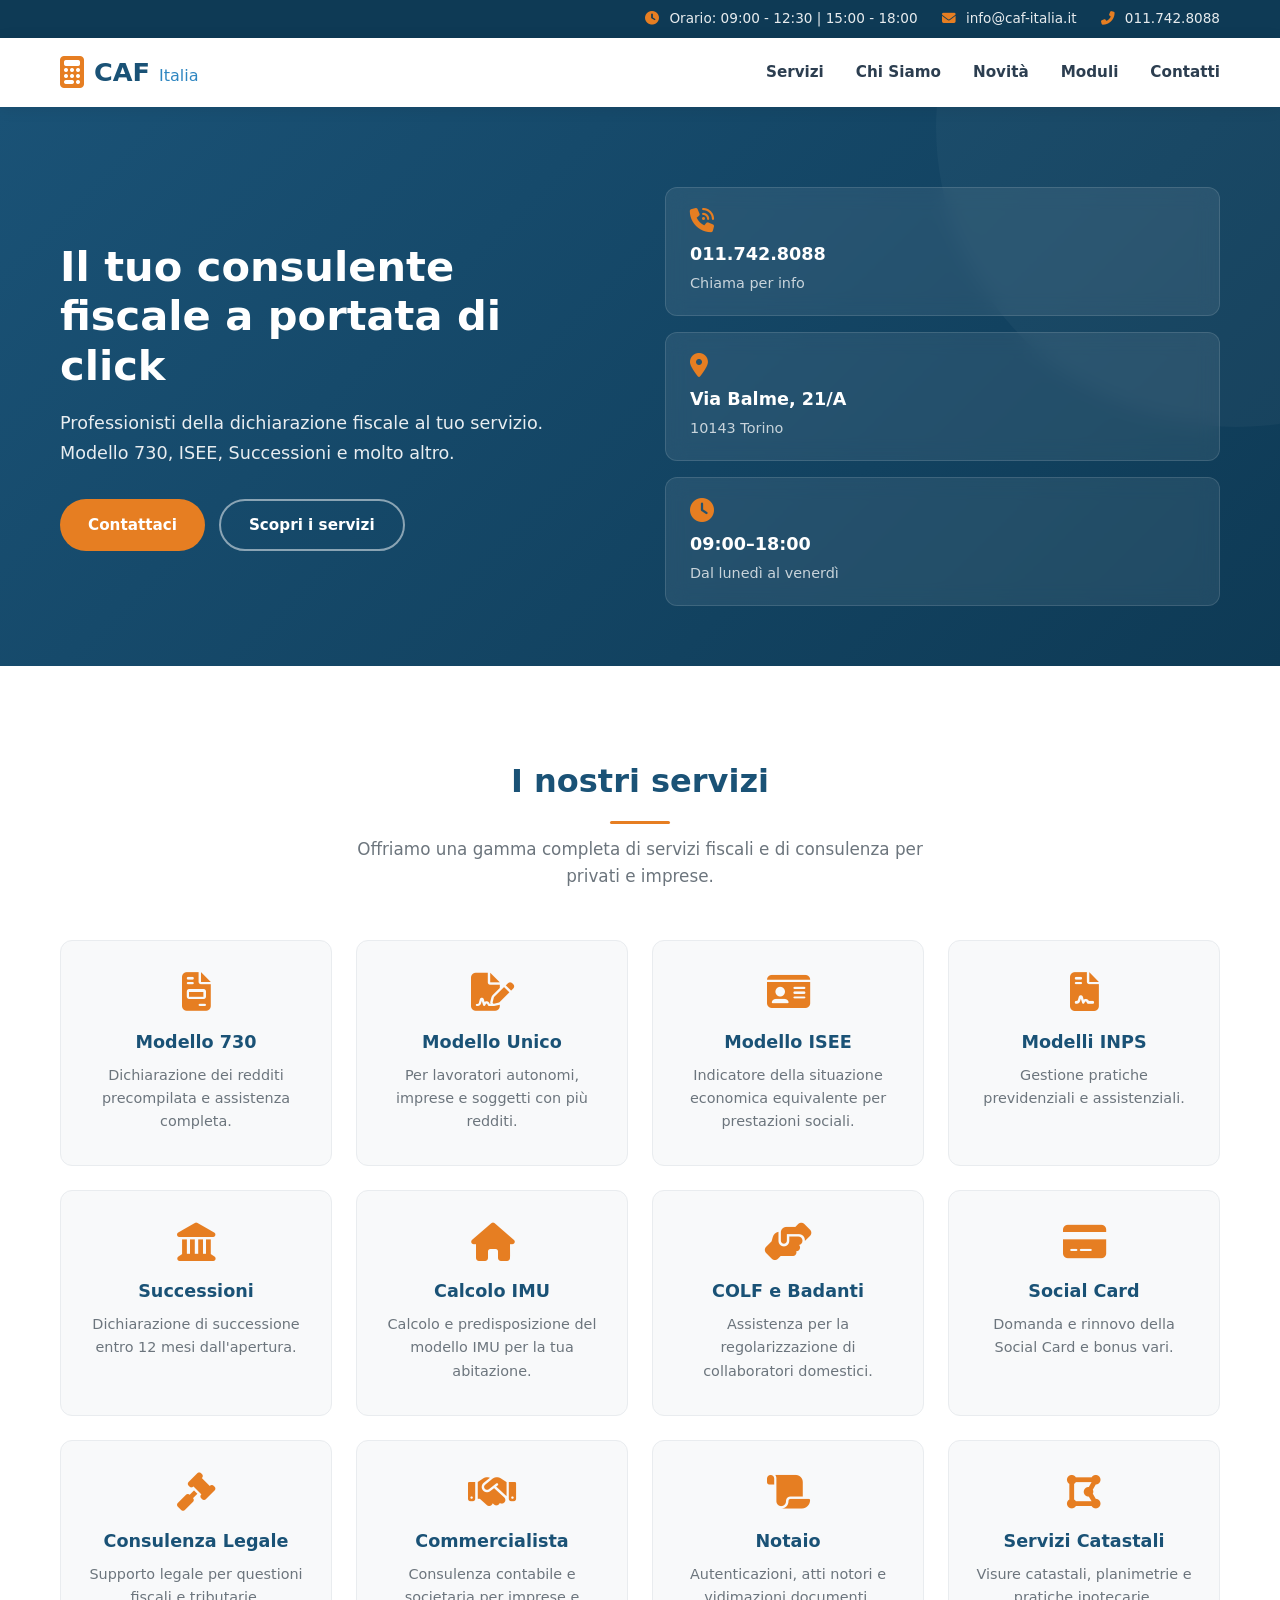
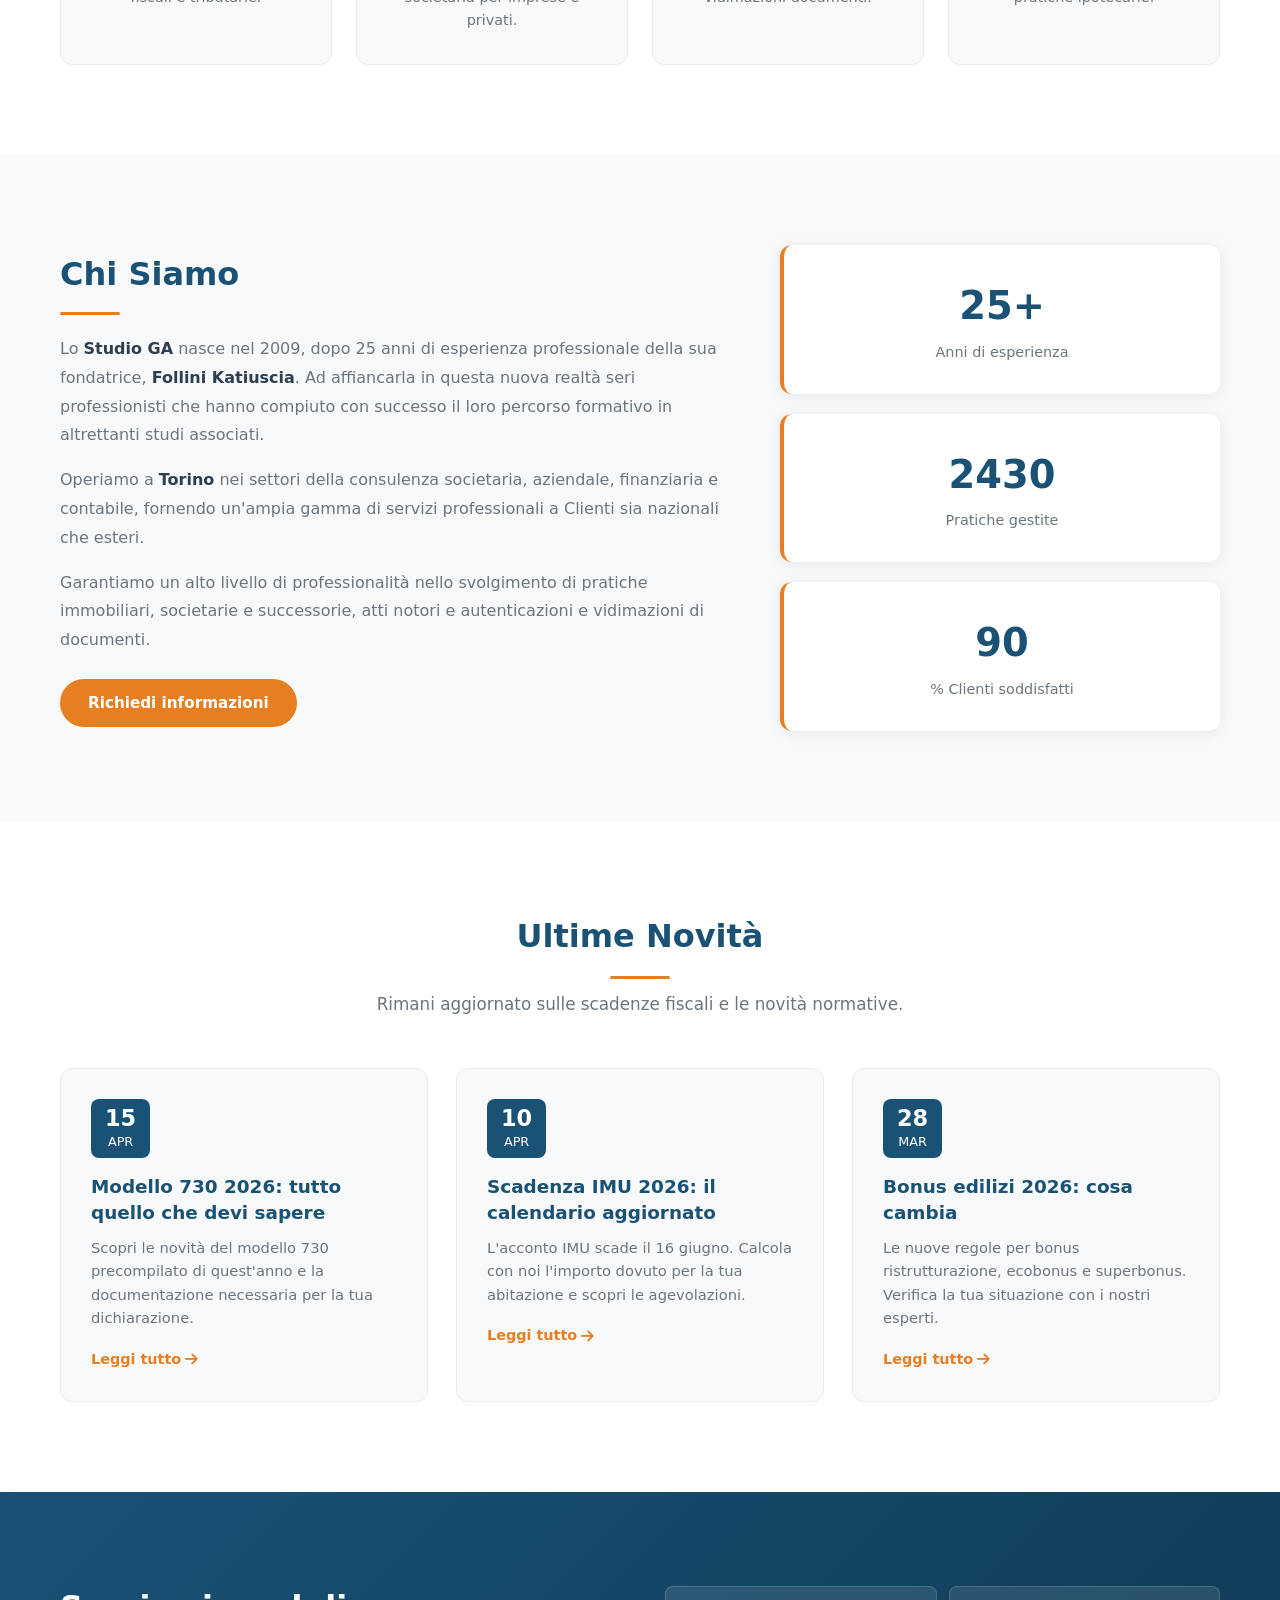
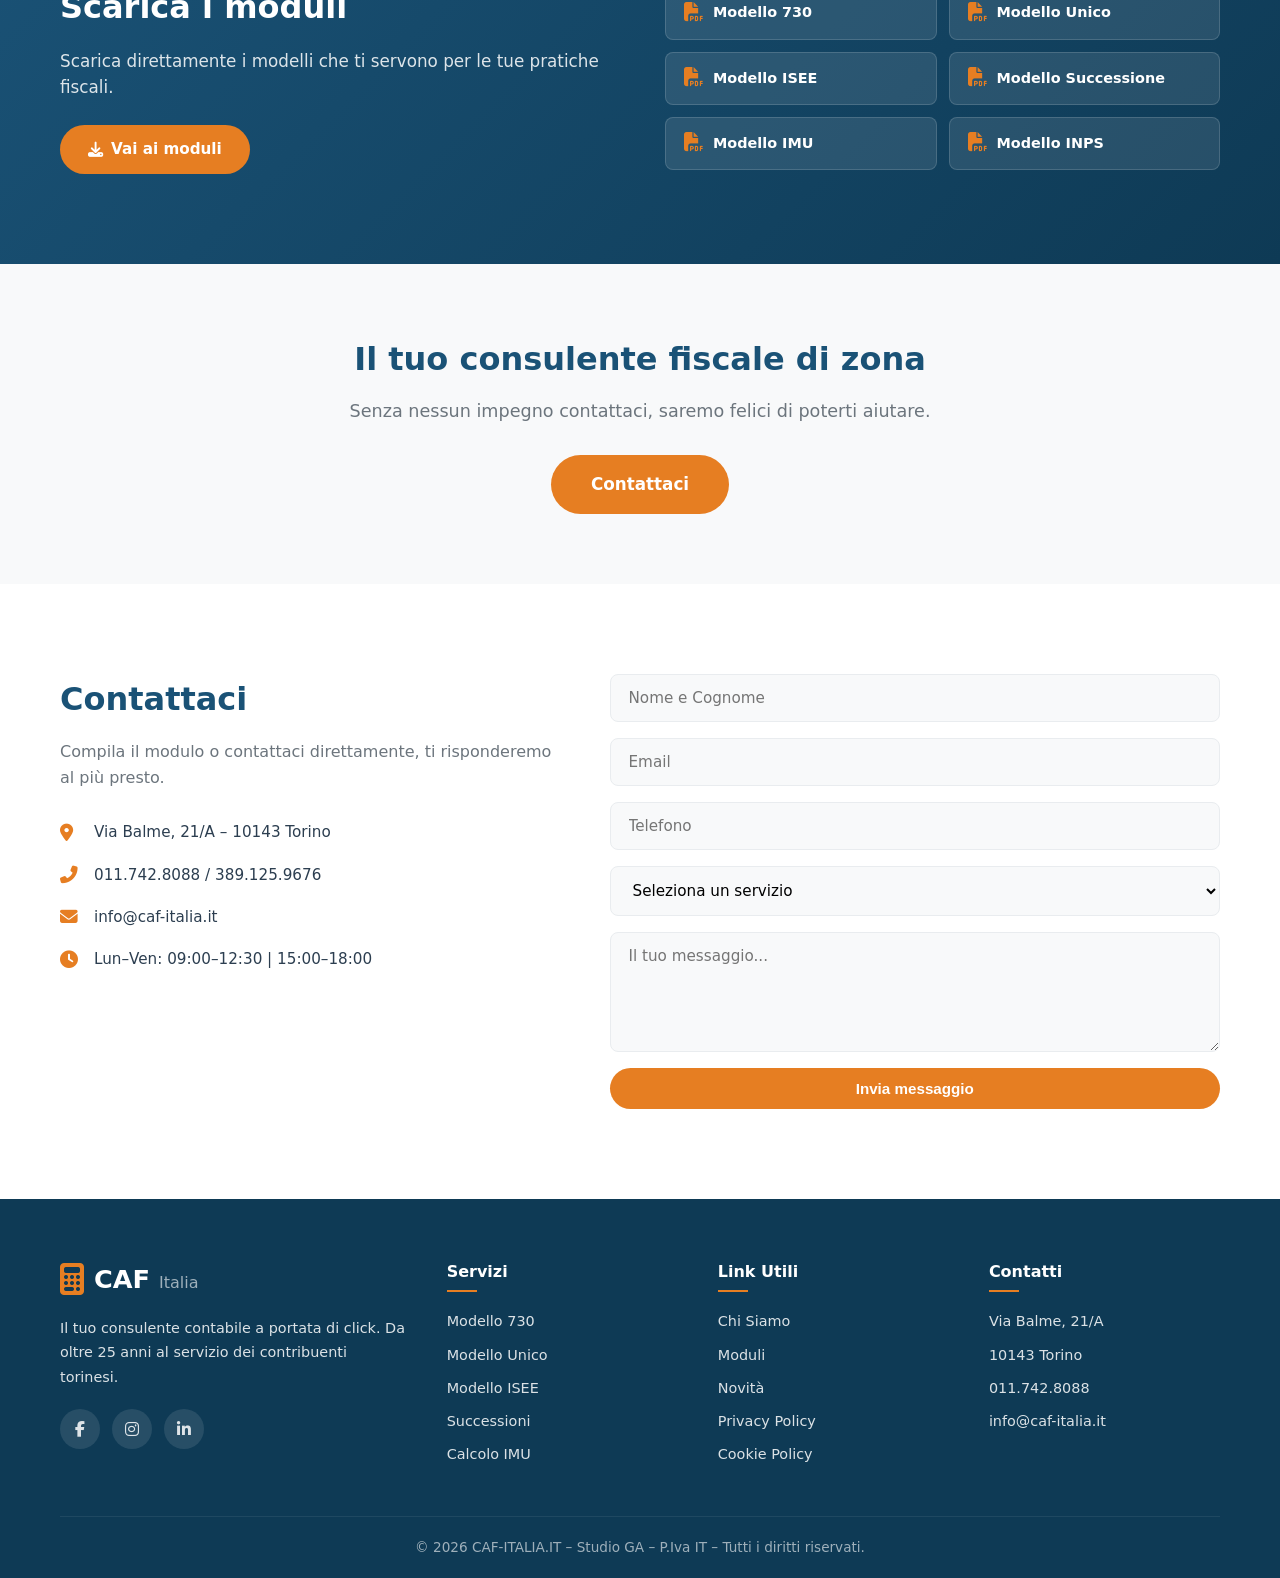
==== v1.html @ 4c9ea032 "Fix V1 link: extract to v1.html, update landing page" ====
<!DOCTYPE html>
<html lang="it">
<head>
  <meta charset="UTF-8">
  <meta name="viewport" content="width=device-width, initial-scale=1.0">
  <meta name="description" content="CAF Italia - Centro di Assistenza Fiscale. Modello 730, ISEE, Unico, Successioni, IMU e molto altro.">
  <title>CAF Italia - Centro di Assistenza Fiscale</title>
  <link rel="stylesheet" href="https://cdnjs.cloudflare.com/ajax/libs/font-awesome/6.5.0/css/all.min.css">
  <link rel="stylesheet" href="css/style.css">
</head>
<body>

  <div class="top-bar">
    <div class="container">
      <span><i class="fas fa-clock"></i> Orario: 09:00 - 12:30 | 15:00 - 18:00</span>
      <span><i class="fas fa-envelope"></i> info@caf-italia.it</span>
      <span><i class="fas fa-phone-alt"></i> 011.742.8088</span>
    </div>
  </div>

  <header class="header">
    <div class="container">
      <a href="#" class="logo">
        <i class="fas fa-calculator"></i>
        <span>CAF <small>Italia</small></span>
      </a>
      <nav class="nav">
        <ul>
          <li><a href="#servizi">Servizi</a></li>
          <li><a href="#chi-siamo">Chi Siamo</a></li>
          <li><a href="#novita">Novità</a></li>
          <li><a href="#moduli">Moduli</a></li>
          <li><a href="#contatti">Contatti</a></li>
        </ul>
      </nav>
      <button class="hamburger"><i class="fas fa-bars"></i></button>
    </div>
  </header>

  <section class="hero">
    <div class="container">
      <div class="hero-content">
        <h1>Il tuo consulente fiscale a portata di click</h1>
        <p>Professionisti della dichiarazione fiscale al tuo servizio. Modello 730, ISEE, Successioni e molto altro.</p>
        <div class="hero-cta">
          <a href="#contatti" class="btn btn-primary">Contattaci</a>
          <a href="#servizi" class="btn btn-outline">Scopri i servizi</a>
        </div>
      </div>
      <div class="hero-info-cards">
        <div class="info-card">
          <i class="fas fa-phone-volume"></i>
          <h3>011.742.8088</h3>
          <p>Chiama per info</p>
        </div>
        <div class="info-card">
          <i class="fas fa-map-marker-alt"></i>
          <h3>Via Balme, 21/A</h3>
          <p>10143 Torino</p>
        </div>
        <div class="info-card">
          <i class="fas fa-clock"></i>
          <h3>09:00–18:00</h3>
          <p>Dal lunedì al venerdì</p>
        </div>
      </div>
    </div>
  </section>

  <section id="servizi" class="servizi">
    <div class="container">
      <div class="section-header">
        <h2>I nostri servizi</h2>
        <p>Offriamo una gamma completa di servizi fiscali e di consulenza per privati e imprese.</p>
      </div>
      <div class="servizi-grid">
        <a href="#" class="servizio-card">
          <i class="fas fa-file-invoice"></i>
          <h3>Modello 730</h3>
          <p>Dichiarazione dei redditi precompilata e assistenza completa.</p>
        </a>
        <a href="#" class="servizio-card">
          <i class="fas fa-file-signature"></i>
          <h3>Modello Unico</h3>
          <p>Per lavoratori autonomi, imprese e soggetti con più redditi.</p>
        </a>
        <a href="#" class="servizio-card">
          <i class="fas fa-id-card"></i>
          <h3>Modello ISEE</h3>
          <p>Indicatore della situazione economica equivalente per prestazioni sociali.</p>
        </a>
        <a href="#" class="servizio-card">
          <i class="fas fa-file-contract"></i>
          <h3>Modelli INPS</h3>
          <p>Gestione pratiche previdenziali e assistenziali.</p>
        </a>
        <a href="#" class="servizio-card">
          <i class="fas fa-landmark"></i>
          <h3>Successioni</h3>
          <p>Dichiarazione di successione entro 12 mesi dall'apertura.</p>
        </a>
        <a href="#" class="servizio-card">
          <i class="fas fa-home"></i>
          <h3>Calcolo IMU</h3>
          <p>Calcolo e predisposizione del modello IMU per la tua abitazione.</p>
        </a>
        <a href="#" class="servizio-card">
          <i class="fas fa-hands-helping"></i>
          <h3>COLF e Badanti</h3>
          <p>Assistenza per la regolarizzazione di collaboratori domestici.</p>
        </a>
        <a href="#" class="servizio-card">
          <i class="fas fa-credit-card"></i>
          <h3>Social Card</h3>
          <p>Domanda e rinnovo della Social Card e bonus vari.</p>
        </a>
        <a href="#" class="servizio-card">
          <i class="fas fa-gavel"></i>
          <h3>Consulenza Legale</h3>
          <p>Supporto legale per questioni fiscali e tributarie.</p>
        </a>
        <a href="#" class="servizio-card">
          <i class="fas fa-handshake"></i>
          <h3>Commercialista</h3>
          <p>Consulenza contabile e societaria per imprese e privati.</p>
        </a>
        <a href="#" class="servizio-card">
          <i class="fas fa-scroll"></i>
          <h3>Notaio</h3>
          <p>Autenticazioni, atti notori e vidimazioni documenti.</p>
        </a>
        <a href="#" class="servizio-card">
          <i class="fas fa-draw-polygon"></i>
          <h3>Servizi Catastali</h3>
          <p>Visure catastali, planimetrie e pratiche ipotecarie.</p>
        </a>
      </div>
    </div>
  </section>

  <section id="chi-siamo" class="chi-siamo">
    <div class="container">
      <div class="chi-siamo-content">
        <div class="chi-siamo-text">
          <h2>Chi Siamo</h2>
          <p>Lo <strong>Studio GA</strong> nasce nel 2009, dopo 25 anni di esperienza professionale della sua fondatrice, <strong>Follini Katiuscia</strong>. Ad affiancarla in questa nuova realtà seri professionisti che hanno compiuto con successo il loro percorso formativo in altrettanti studi associati.</p>
          <p>Operiamo a <strong>Torino</strong> nei settori della consulenza societaria, aziendale, finanziaria e contabile, fornendo un'ampia gamma di servizi professionali a Clienti sia nazionali che esteri.</p>
          <p>Garantiamo un alto livello di professionalità nello svolgimento di pratiche immobiliari, societarie e successorie, atti notori e autenticazioni e vidimazioni di documenti.</p>
          <a href="#contatti" class="btn btn-primary">Richiedi informazioni</a>
        </div>
        <div class="chi-siamo-stats">
          <div class="stat">
            <span class="stat-number" data-target="25">0</span>
            <span class="stat-label">Anni di esperienza</span>
          </div>
          <div class="stat">
            <span class="stat-number" data-target="5000">0</span>
            <span class="stat-label">Pratiche gestite</span>
          </div>
          <div class="stat">
            <span class="stat-number" data-target="98">0</span>
            <span class="stat-label">% Clienti soddisfatti</span>
          </div>
        </div>
      </div>
    </div>
  </section>

  <section id="novita" class="novita">
    <div class="container">
      <div class="section-header">
        <h2>Ultime Novità</h2>
        <p>Rimani aggiornato sulle scadenze fiscali e le novità normative.</p>
      </div>
      <div class="novita-grid">
        <article class="novita-card">
          <div class="novita-date"><span>15</span> Apr</div>
          <h3>Modello 730 2026: tutto quello che devi sapere</h3>
          <p>Scopri le novità del modello 730 precompilato di quest'anno e la documentazione necessaria per la tua dichiarazione.</p>
          <a href="#">Leggi tutto <i class="fas fa-arrow-right"></i></a>
        </article>
        <article class="novita-card">
          <div class="novita-date"><span>10</span> Apr</div>
          <h3>Scadenza IMU 2026: il calendario aggiornato</h3>
          <p>L'acconto IMU scade il 16 giugno. Calcola con noi l'importo dovuto per la tua abitazione e scopri le agevolazioni.</p>
          <a href="#">Leggi tutto <i class="fas fa-arrow-right"></i></a>
        </article>
        <article class="novita-card">
          <div class="novita-date"><span>28</span> Mar</div>
          <h3>Bonus edilizi 2026: cosa cambia</h3>
          <p>Le nuove regole per bonus ristrutturazione, ecobonus e superbonus. Verifica la tua situazione con i nostri esperti.</p>
          <a href="#">Leggi tutto <i class="fas fa-arrow-right"></i></a>
        </article>
      </div>
    </div>
  </section>

  <section id="moduli" class="moduli">
    <div class="container">
      <div class="moduli-content">
        <div>
          <h2>Scarica i moduli</h2>
          <p>Scarica direttamente i modelli che ti servono per le tue pratiche fiscali.</p>
          <a href="#" class="btn btn-primary"><i class="fas fa-download"></i> Vai ai moduli</a>
        </div>
        <div class="moduli-links">
          <a href="#"><i class="fas fa-file-pdf"></i> Modello 730</a>
          <a href="#"><i class="fas fa-file-pdf"></i> Modello Unico</a>
          <a href="#"><i class="fas fa-file-pdf"></i> Modello ISEE</a>
          <a href="#"><i class="fas fa-file-pdf"></i> Modello Successione</a>
          <a href="#"><i class="fas fa-file-pdf"></i> Modello IMU</a>
          <a href="#"><i class="fas fa-file-pdf"></i> Modello INPS</a>
        </div>
      </div>
    </div>
  </section>

  <section class="cta">
    <div class="container">
      <h2>Il tuo consulente fiscale di zona</h2>
      <p>Senza nessun impegno contattaci, saremo felici di poterti aiutare.</p>
      <a href="#contatti" class="btn btn-primary btn-lg">Contattaci</a>
    </div>
  </section>

  <section id="contatti" class="contatti">
    <div class="container">
      <div class="contatti-grid">
        <div class="contatti-info">
          <h2>Contattaci</h2>
          <p>Compila il modulo o contattaci direttamente, ti risponderemo al più presto.</p>
          <ul class="contatti-details">
            <li><i class="fas fa-map-marker-alt"></i> Via Balme, 21/A – 10143 Torino</li>
            <li><i class="fas fa-phone-alt"></i> 011.742.8088 / 389.125.9676</li>
            <li><i class="fas fa-envelope"></i> info@caf-italia.it</li>
            <li><i class="fas fa-clock"></i> Lun–Ven: 09:00–12:30 | 15:00–18:00</li>
          </ul>
        </div>
        <form class="contatti-form" id="contactForm">
          <input type="text" placeholder="Nome e Cognome" required>
          <input type="email" placeholder="Email" required>
          <input type="tel" placeholder="Telefono">
          <select required>
            <option value="">Seleziona un servizio</option>
            <option>Modello 730</option>
            <option>Modello Unico</option>
            <option>Modello ISEE</option>
            <option>Successione</option>
            <option>Calcolo IMU</option>
            <option>COLF e Badanti</option>
            <option>Consulenza</option>
            <option>Altro</option>
          </select>
          <textarea placeholder="Il tuo messaggio..." rows="5" required></textarea>
          <button type="submit" class="btn btn-primary">Invia messaggio</button>
        </form>
      </div>
    </div>
  </section>

  <footer class="footer">
    <div class="container">
      <div class="footer-grid">
        <div class="footer-brand">
          <a href="#" class="logo">
            <i class="fas fa-calculator"></i>
            <span>CAF <small>Italia</small></span>
          </a>
          <p>Il tuo consulente contabile a portata di click. Da oltre 25 anni al servizio dei contribuenti torinesi.</p>
          <div class="footer-social">
            <a href="#"><i class="fab fa-facebook-f"></i></a>
            <a href="#"><i class="fab fa-instagram"></i></a>
            <a href="#"><i class="fab fa-linkedin-in"></i></a>
          </div>
        </div>
        <div class="footer-col">
          <h4>Servizi</h4>
          <ul>
            <li><a href="#">Modello 730</a></li>
            <li><a href="#">Modello Unico</a></li>
            <li><a href="#">Modello ISEE</a></li>
            <li><a href="#">Successioni</a></li>
            <li><a href="#">Calcolo IMU</a></li>
          </ul>
        </div>
        <div class="footer-col">
          <h4>Link Utili</h4>
          <ul>
            <li><a href="#">Chi Siamo</a></li>
            <li><a href="#">Moduli</a></li>
            <li><a href="#">Novità</a></li>
            <li><a href="#">Privacy Policy</a></li>
            <li><a href="#">Cookie Policy</a></li>
          </ul>
        </div>
        <div class="footer-col">
          <h4>Contatti</h4>
          <ul>
            <li>Via Balme, 21/A</li>
            <li>10143 Torino</li>
            <li>011.742.8088</li>
            <li>info@caf-italia.it</li>
          </ul>
        </div>
      </div>
      <div class="footer-bottom">
        <p>&copy; 2026 CAF-ITALIA.IT – Studio GA – P.Iva IT – Tutti i diritti riservati.</p>
      </div>
    </div>
  </footer>

  <a href="#" class="back-to-top" id="backToTop"><i class="fas fa-chevron-up"></i></a>

  <script src="js/main.js"></script>
</body>
</html>
---- css/style.css ----
/* ============================================
   CAF Italia - Stile Principale
   ============================================ */

*, *::before, *::after {
  margin: 0;
  padding: 0;
  box-sizing: border-box;
}

:root {
  --primary: #1a5276;
  --primary-dark: #0e3a55;
  --primary-light: #2e86c1;
  --accent: #e67e22;
  --accent-hover: #d35400;
  --bg-light: #f8f9fa;
  --bg-white: #ffffff;
  --text: #2c3e50;
  --text-light: #6c757d;
  --border: #e9ecef;
  --shadow: 0 2px 15px rgba(0,0,0,0.08);
  --shadow-hover: 0 8px 30px rgba(0,0,0,0.12);
  --radius: 12px;
  --radius-sm: 8px;
  --transition: 0.3s ease;
  --font: 'Segoe UI', system-ui, -apple-system, sans-serif;
}

html {
  scroll-behavior: smooth;
}

body {
  font-family: var(--font);
  color: var(--text);
  line-height: 1.6;
  background: var(--bg-light);
}

a {
  text-decoration: none;
  color: inherit;
}

ul { list-style: none; }

img { max-width: 100%; }

.container {
  max-width: 1200px;
  margin: 0 auto;
  padding: 0 20px;
}

/* ============================================
   Top Bar
   ============================================ */

.top-bar {
  background: var(--primary-dark);
  color: rgba(255,255,255,0.9);
  font-size: 0.85rem;
  padding: 8px 0;
}

.top-bar .container {
  display: flex;
  justify-content: flex-end;
  gap: 24px;
  flex-wrap: wrap;
}

.top-bar span i {
  margin-right: 6px;
  color: var(--accent);
}

/* ============================================
   Header / Nav
   ============================================ */

.header {
  background: var(--bg-white);
  box-shadow: var(--shadow);
  position: sticky;
  top: 0;
  z-index: 1000;
  padding: 14px 0;
}

.header .container {
  display: flex;
  align-items: center;
  justify-content: space-between;
}

.logo {
  display: flex;
  align-items: center;
  gap: 10px;
  font-size: 1.6rem;
  font-weight: 800;
  color: var(--primary);
}

.logo i {
  font-size: 2rem;
  color: var(--accent);
}

.logo small {
  font-weight: 300;
  font-size: 1rem;
  color: var(--primary-light);
}

.nav ul {
  display: flex;
  gap: 32px;
}

.nav a {
  font-weight: 600;
  font-size: 0.95rem;
  color: var(--text);
  position: relative;
  padding-bottom: 4px;
  transition: color var(--transition);
}

.nav a::after {
  content: '';
  position: absolute;
  bottom: 0;
  left: 0;
  width: 0;
  height: 2px;
  background: var(--accent);
  transition: width var(--transition);
}

.nav a:hover {
  color: var(--accent);
}

.nav a:hover::after {
  width: 100%;
}

.hamburger {
  display: none;
  background: none;
  border: none;
  font-size: 1.5rem;
  color: var(--primary);
  cursor: pointer;
}

/* ============================================
   Hero
   ============================================ */

.hero {
  background: linear-gradient(135deg, var(--primary) 0%, var(--primary-dark) 100%);
  color: var(--bg-white);
  padding: 80px 0 60px;
  position: relative;
  overflow: hidden;
}

.hero::before {
  content: '';
  position: absolute;
  top: -50%;
  right: -20%;
  width: 600px;
  height: 600px;
  border-radius: 50%;
  background: rgba(255,255,255,0.03);
}

.hero .container {
  display: grid;
  grid-template-columns: 1fr 1fr;
  gap: 50px;
  align-items: center;
}

.hero-content h1 {
  font-size: 2.6rem;
  line-height: 1.2;
  margin-bottom: 18px;
}

.hero-content p {
  font-size: 1.1rem;
  opacity: 0.9;
  margin-bottom: 30px;
  line-height: 1.7;
}

.hero-cta {
  display: flex;
  gap: 14px;
  flex-wrap: wrap;
}

.btn {
  display: inline-flex;
  align-items: center;
  gap: 8px;
  padding: 12px 28px;
  border-radius: 50px;
  font-weight: 600;
  font-size: 0.95rem;
  border: none;
  cursor: pointer;
  transition: all var(--transition);
}

.btn-primary {
  background: var(--accent);
  color: var(--bg-white);
}

.btn-primary:hover {
  background: var(--accent-hover);
  transform: translateY(-2px);
  box-shadow: 0 4px 15px rgba(230,126,34,0.4);
}

.btn-outline {
  background: transparent;
  color: var(--bg-white);
  border: 2px solid rgba(255,255,255,0.5);
}

.btn-outline:hover {
  border-color: var(--bg-white);
  background: rgba(255,255,255,0.1);
  transform: translateY(-2px);
}

.btn-lg {
  padding: 16px 40px;
  font-size: 1.05rem;
}

.hero-info-cards {
  display: grid;
  gap: 16px;
}

.info-card {
  background: rgba(255,255,255,0.08);
  backdrop-filter: blur(10px);
  padding: 20px 24px;
  border-radius: var(--radius);
  border: 1px solid rgba(255,255,255,0.12);
  transition: all var(--transition);
}

.info-card:hover {
  background: rgba(255,255,255,0.14);
  transform: translateX(6px);
}

.info-card i {
  font-size: 1.5rem;
  color: var(--accent);
  margin-bottom: 8px;
}

.info-card h3 {
  font-size: 1.1rem;
  margin-bottom: 4px;
}

.info-card p {
  font-size: 0.9rem;
  opacity: 0.75;
}

/* ============================================
   Section Header
   ============================================ */

.section-header {
  text-align: center;
  margin-bottom: 50px;
}

.section-header h2 {
  font-size: 2rem;
  color: var(--primary);
  margin-bottom: 12px;
}

.section-header h2::after {
  content: '';
  display: block;
  width: 60px;
  height: 3px;
  background: var(--accent);
  margin: 14px auto 0;
  border-radius: 2px;
}

.section-header p {
  color: var(--text-light);
  font-size: 1.05rem;
  max-width: 600px;
  margin: 0 auto;
}

/* ============================================
   Servizi
   ============================================ */

.servizi {
  padding: 90px 0;
  background: var(--bg-white);
}

.servizi-grid {
  display: grid;
  grid-template-columns: repeat(auto-fill, minmax(260px, 1fr));
  gap: 24px;
}

.servizio-card {
  background: var(--bg-light);
  padding: 32px 24px;
  border-radius: var(--radius);
  text-align: center;
  border: 1px solid var(--border);
  transition: all var(--transition);
}

.servizio-card:hover {
  transform: translateY(-6px);
  box-shadow: var(--shadow-hover);
  border-color: var(--primary-light);
}

.servizio-card i {
  font-size: 2.4rem;
  color: var(--accent);
  margin-bottom: 16px;
}

.servizio-card h3 {
  font-size: 1.1rem;
  color: var(--primary);
  margin-bottom: 8px;
}

.servizio-card p {
  color: var(--text-light);
  font-size: 0.9rem;
}

/* ============================================
   Chi Siamo
   ============================================ */

.chi-siamo {
  padding: 90px 0;
  background: var(--bg-light);
}

.chi-siamo-content {
  display: grid;
  grid-template-columns: 1.2fr 0.8fr;
  gap: 60px;
  align-items: center;
}

.chi-siamo-text h2 {
  font-size: 2rem;
  color: var(--primary);
  margin-bottom: 20px;
}

.chi-siamo-text h2::after {
  content: '';
  display: block;
  width: 60px;
  height: 3px;
  background: var(--accent);
  margin-top: 12px;
  border-radius: 2px;
}

.chi-siamo-text p {
  margin-bottom: 16px;
  color: var(--text-light);
  line-height: 1.8;
}

.chi-siamo-text p strong {
  color: var(--text);
}

.chi-siamo-text .btn {
  margin-top: 8px;
}

.chi-siamo-stats {
  display: grid;
  gap: 20px;
}

.stat {
  background: var(--bg-white);
  padding: 30px 20px;
  border-radius: var(--radius);
  text-align: center;
  box-shadow: var(--shadow);
  border-left: 4px solid var(--accent);
}

.stat-number {
  display: block;
  font-size: 2.4rem;
  font-weight: 800;
  color: var(--primary);
}

.stat-label {
  display: block;
  font-size: 0.9rem;
  color: var(--text-light);
  margin-top: 4px;
}

/* ============================================
   Novità
   ============================================ */

.novita {
  padding: 90px 0;
  background: var(--bg-white);
}

.novita-grid {
  display: grid;
  grid-template-columns: repeat(auto-fill, minmax(320px, 1fr));
  gap: 28px;
}

.novita-card {
  background: var(--bg-light);
  border-radius: var(--radius);
  padding: 30px;
  border: 1px solid var(--border);
  transition: all var(--transition);
}

.novita-card:hover {
  transform: translateY(-4px);
  box-shadow: var(--shadow-hover);
}

.novita-date {
  display: inline-flex;
  flex-direction: column;
  align-items: center;
  background: var(--primary);
  color: var(--bg-white);
  border-radius: var(--radius-sm);
  padding: 6px 14px;
  margin-bottom: 16px;
  font-size: 0.8rem;
  text-transform: uppercase;
}

.novita-date span {
  font-size: 1.4rem;
  font-weight: 700;
  line-height: 1.2;
}

.novita-card h3 {
  font-size: 1.15rem;
  color: var(--primary);
  margin-bottom: 10px;
  line-height: 1.4;
}

.novita-card p {
  color: var(--text-light);
  font-size: 0.92rem;
  margin-bottom: 16px;
}

.novita-card a {
  color: var(--accent);
  font-weight: 600;
  font-size: 0.9rem;
  transition: gap var(--transition);
  display: inline-flex;
  align-items: center;
  gap: 4px;
}

.novita-card a:hover {
  gap: 8px;
}

/* ============================================
   Moduli
   ============================================ */

.moduli {
  padding: 90px 0;
  background: linear-gradient(135deg, var(--primary) 0%, var(--primary-dark) 100%);
  color: var(--bg-white);
}

.moduli-content {
  display: grid;
  grid-template-columns: 1fr 1fr;
  gap: 50px;
  align-items: center;
}

.moduli-content h2 {
  font-size: 2rem;
  margin-bottom: 14px;
}

.moduli-content p {
  opacity: 0.85;
  margin-bottom: 24px;
  font-size: 1.05rem;
}

.moduli-links {
  display: grid;
  grid-template-columns: 1fr 1fr;
  gap: 12px;
}

.moduli-links a {
  display: flex;
  align-items: center;
  gap: 10px;
  background: rgba(255,255,255,0.1);
  padding: 14px 18px;
  border-radius: var(--radius-sm);
  font-weight: 600;
  font-size: 0.9rem;
  transition: all var(--transition);
  border: 1px solid rgba(255,255,255,0.15);
}

.moduli-links a i {
  color: var(--accent);
  font-size: 1.2rem;
}

.moduli-links a:hover {
  background: rgba(255,255,255,0.2);
  transform: translateY(-2px);
}

/* ============================================
   CTA
   ============================================ */

.cta {
  padding: 70px 0;
  text-align: center;
  background: var(--bg-light);
}

.cta h2 {
  font-size: 2rem;
  color: var(--primary);
  margin-bottom: 12px;
}

.cta p {
  color: var(--text-light);
  font-size: 1.1rem;
  margin-bottom: 30px;
}

/* ============================================
   Contatti
   ============================================ */

.contatti {
  padding: 90px 0;
  background: var(--bg-white);
}

.contatti-grid {
  display: grid;
  grid-template-columns: 0.9fr 1.1fr;
  gap: 50px;
  align-items: start;
}

.contatti-info h2 {
  font-size: 2rem;
  color: var(--primary);
  margin-bottom: 14px;
}

.contatti-info > p {
  color: var(--text-light);
  margin-bottom: 30px;
}

.contatti-details {
  display: grid;
  gap: 18px;
}

.contatti-details li {
  display: flex;
  align-items: center;
  gap: 14px;
  font-size: 0.95rem;
}

.contatti-details li i {
  width: 20px;
  color: var(--accent);
  font-size: 1.1rem;
}

.contatti-form {
  display: grid;
  gap: 16px;
}

.contatti-form input,
.contatti-form select,
.contatti-form textarea {
  width: 100%;
  padding: 14px 18px;
  border: 1px solid var(--border);
  border-radius: var(--radius-sm);
  font-family: var(--font);
  font-size: 0.95rem;
  background: var(--bg-light);
  transition: border var(--transition);
}

.contatti-form input:focus,
.contatti-form select:focus,
.contatti-form textarea:focus {
  outline: none;
  border-color: var(--primary-light);
  background: var(--bg-white);
}

.contatti-form button {
  justify-content: center;
}

/* ============================================
   Footer
   ============================================ */

.footer {
  background: var(--primary-dark);
  color: rgba(255,255,255,0.85);
  padding: 60px 0 0;
}

.footer-grid {
  display: grid;
  grid-template-columns: 1.5fr 1fr 1fr 1fr;
  gap: 40px;
  padding-bottom: 40px;
}

.footer-brand .logo {
  color: var(--bg-white);
  margin-bottom: 16px;
}

.footer-brand .logo small {
  color: rgba(255,255,255,0.6);
}

.footer-brand p {
  font-size: 0.9rem;
  margin-bottom: 20px;
  line-height: 1.7;
}

.footer-social {
  display: flex;
  gap: 12px;
}

.footer-social a {
  display: flex;
  align-items: center;
  justify-content: center;
  width: 40px;
  height: 40px;
  border-radius: 50%;
  background: rgba(255,255,255,0.1);
  transition: all var(--transition);
}

.footer-social a:hover {
  background: var(--accent);
  transform: translateY(-3px);
}

.footer-col h4 {
  color: var(--bg-white);
  font-size: 1rem;
  margin-bottom: 18px;
  position: relative;
  padding-bottom: 8px;
}

.footer-col h4::after {
  content: '';
  position: absolute;
  bottom: 0;
  left: 0;
  width: 30px;
  height: 2px;
  background: var(--accent);
}

.footer-col ul li {
  margin-bottom: 10px;
  font-size: 0.9rem;
}

.footer-col ul li a {
  transition: color var(--transition);
}

.footer-col ul li a:hover {
  color: var(--accent);
}

.footer-bottom {
  border-top: 1px solid rgba(255,255,255,0.1);
  padding: 20px 0;
  text-align: center;
  font-size: 0.85rem;
  opacity: 0.7;
}

/* ============================================
   Back to Top
   ============================================ */

.back-to-top {
  position: fixed;
  bottom: 30px;
  right: 30px;
  width: 46px;
  height: 46px;
  background: var(--accent);
  color: var(--bg-white);
  border-radius: 50%;
  display: flex;
  align-items: center;
  justify-content: center;
  font-size: 1.2rem;
  box-shadow: var(--shadow);
  opacity: 0;
  visibility: hidden;
  transition: all var(--transition);
  z-index: 999;
}

.back-to-top.visible {
  opacity: 1;
  visibility: visible;
}

.back-to-top:hover {
  background: var(--accent-hover);
  transform: translateY(-3px);
}

/* ============================================
   Responsive
   ============================================ */

@media (max-width: 992px) {
  .hero .container {
    grid-template-columns: 1fr;
  }

  .hero-content h1 {
    font-size: 2rem;
  }

  .hero-info-cards {
    grid-template-columns: repeat(3, 1fr);
  }

  .chi-siamo-content {
    grid-template-columns: 1fr;
  }

  .contatti-grid {
    grid-template-columns: 1fr;
  }

  .moduli-content {
    grid-template-columns: 1fr;
  }

  .footer-grid {
    grid-template-columns: repeat(2, 1fr);
  }
}

@media (max-width: 768px) {
  .top-bar .container {
    justify-content: center;
    gap: 12px;
  }

  .nav ul {
    display: none;
    flex-direction: column;
    gap: 0;
    position: absolute;
    top: 100%;
    left: 0;
    right: 0;
    background: var(--bg-white);
    box-shadow: 0 10px 30px rgba(0,0,0,0.1);
  }

  .nav ul.active {
    display: flex;
  }

  .nav ul li {
    border-top: 1px solid var(--border);
  }

  .nav ul li a {
    display: block;
    padding: 16px 20px;
  }

  .hamburger {
    display: block;
  }

  .hero {
    padding: 50px 0 40px;
  }

  .hero-content h1 {
    font-size: 1.7rem;
  }

  .hero-info-cards {
    grid-template-columns: 1fr;
  }

  .servizi-grid {
    grid-template-columns: repeat(2, 1fr);
  }

  .novita-grid {
    grid-template-columns: 1fr;
  }

  .moduli-links {
    grid-template-columns: 1fr;
  }

  .chi-siamo-stats {
    grid-template-columns: repeat(3, 1fr);
  }

  .footer-grid {
    grid-template-columns: 1fr;
    gap: 30px;
  }

  .section-header h2 {
    font-size: 1.6rem;
  }
}

@media (max-width: 480px) {
  .servizi-grid {
    grid-template-columns: 1fr;
  }

  .chi-siamo-stats {
    grid-template-columns: 1fr;
  }

  .hero-cta {
    flex-direction: column;
  }

  .hero-cta .btn {
    justify-content: center;
  }
}
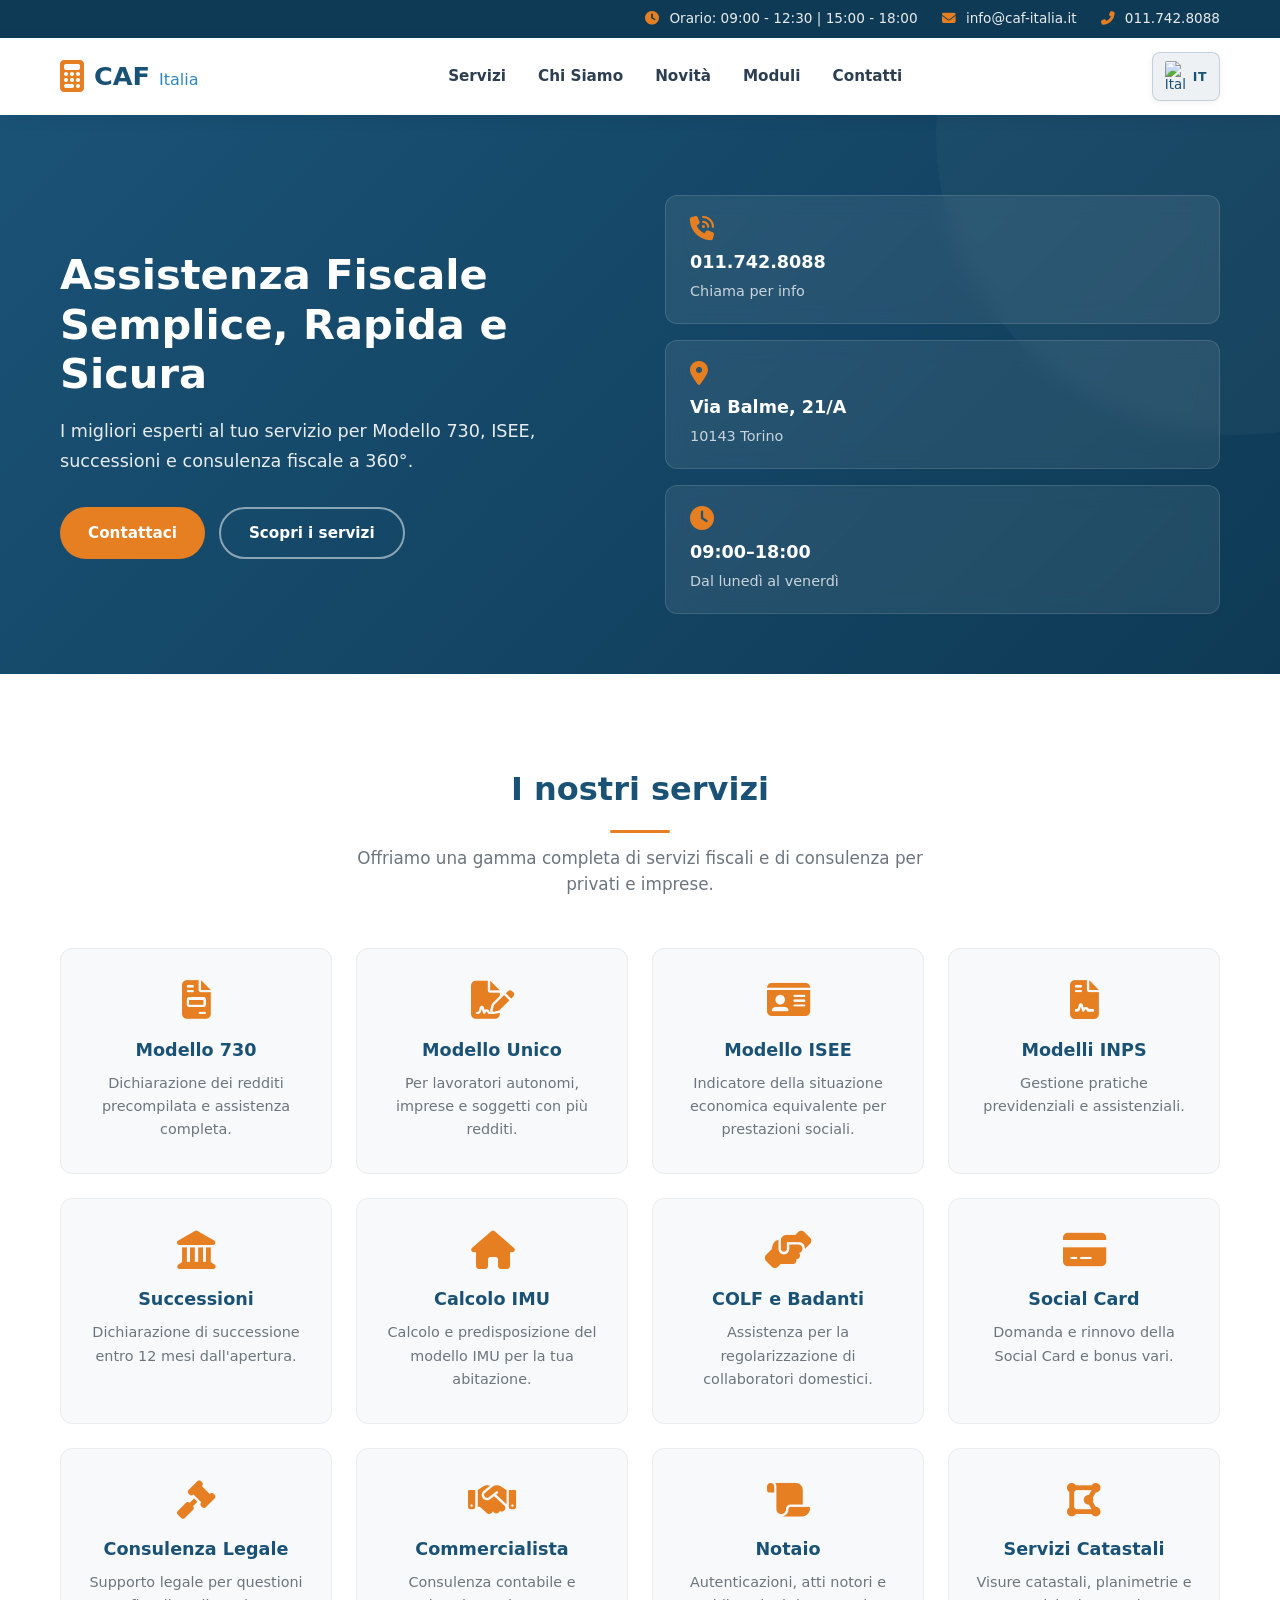
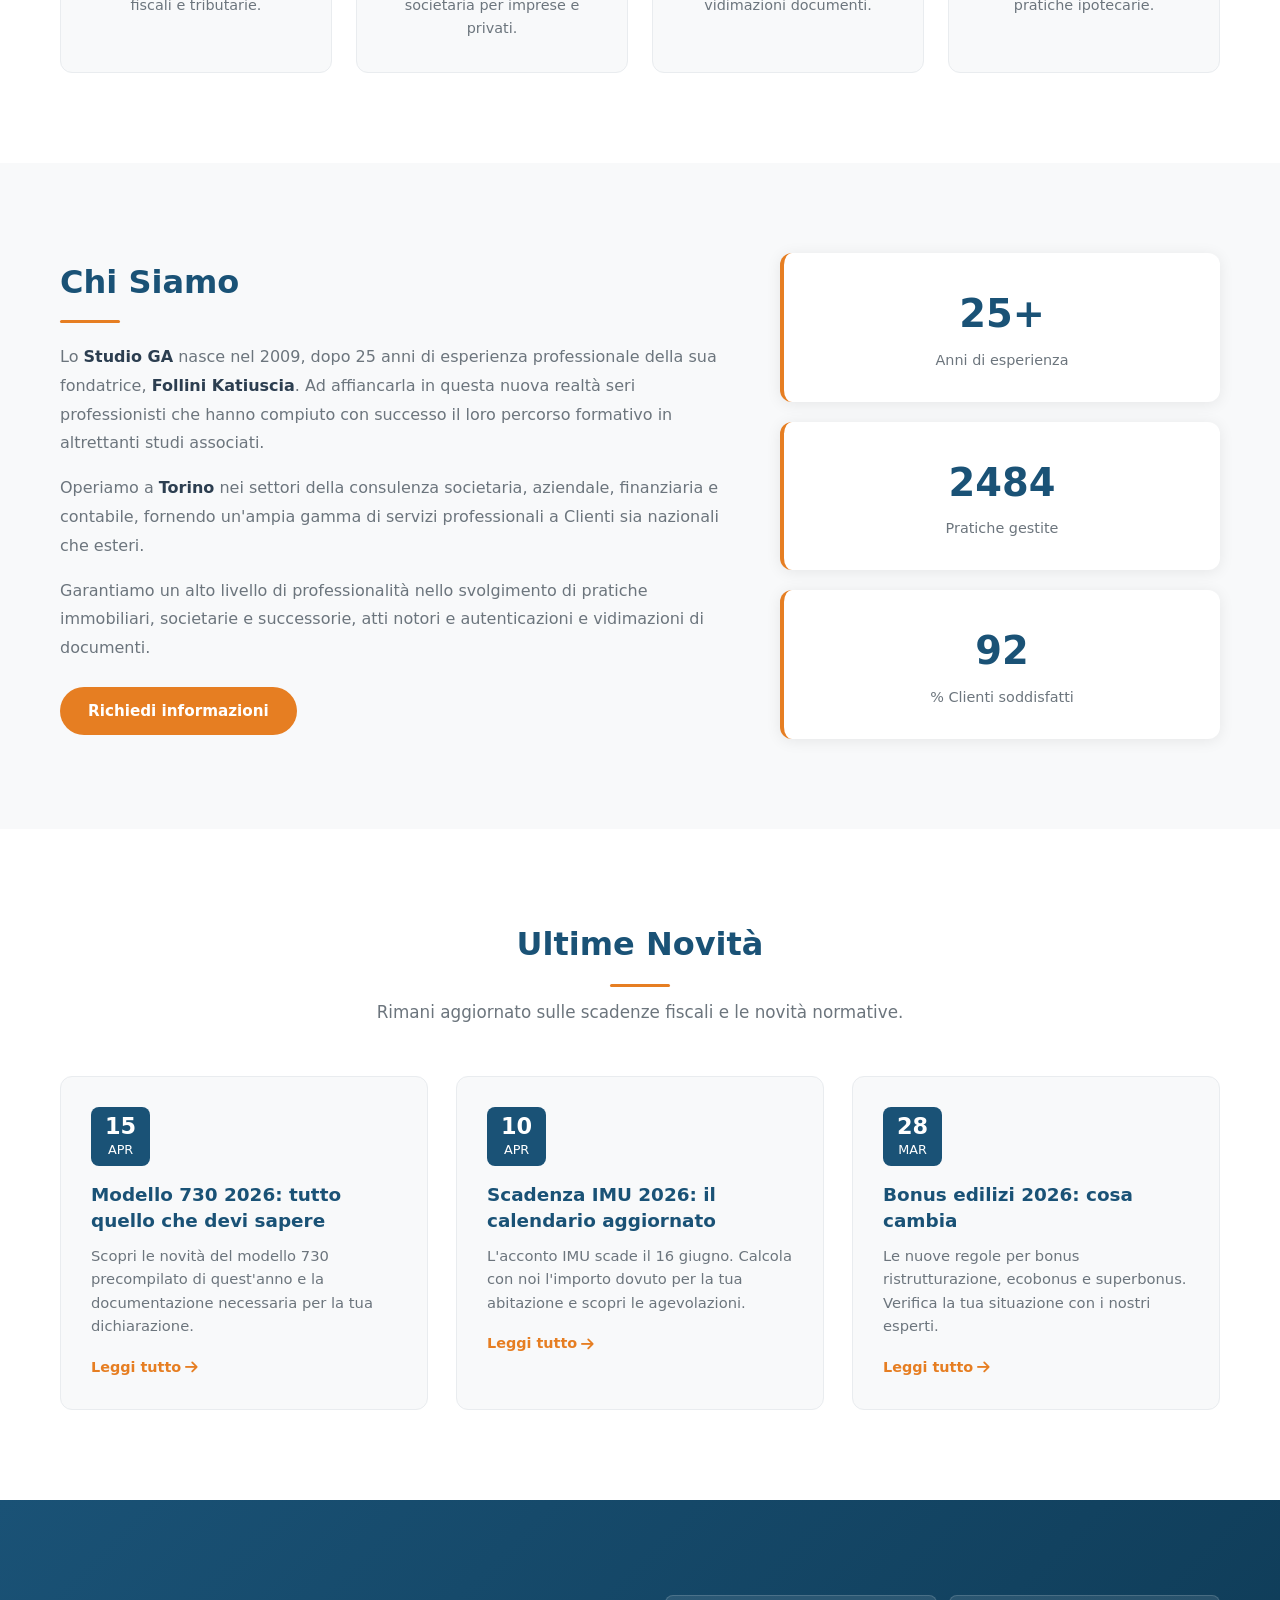
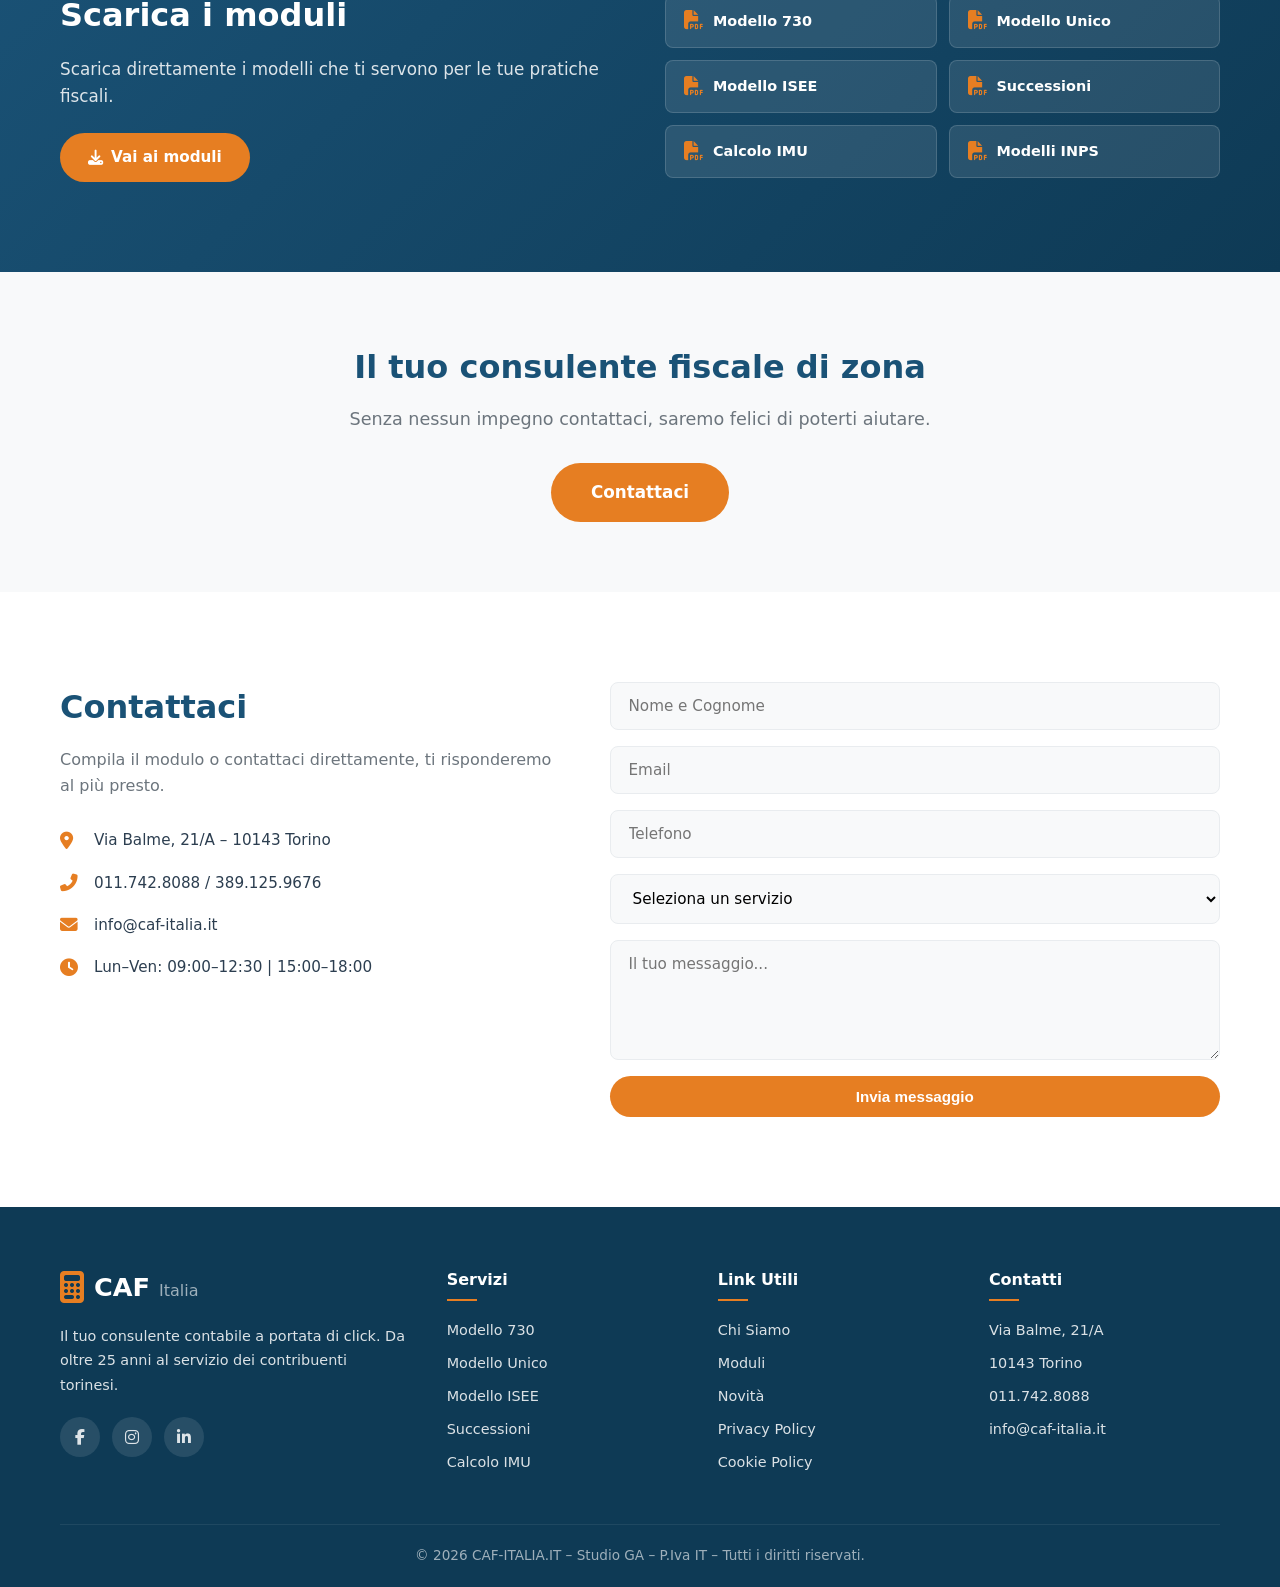
==== commit 07a49cf6: "feat: add multi-language support (IT, EN, ES, TH)" ====
--- a/v1.html
+++ b/v1.html
@@ -4,15 +4,15 @@
   <meta charset="UTF-8">
   <meta name="viewport" content="width=device-width, initial-scale=1.0">
   <meta name="description" content="CAF Italia - Centro di Assistenza Fiscale. Modello 730, ISEE, Unico, Successioni, IMU e molto altro.">
-  <title>CAF Italia - Centro di Assistenza Fiscale</title>
+  <title data-i18n="v1_page_title">CAF Italia - Centro di Assistenza Fiscale</title>
   <link rel="stylesheet" href="https://cdnjs.cloudflare.com/ajax/libs/font-awesome/6.5.0/css/all.min.css">
   <link rel="stylesheet" href="css/style.css">
 </head>
-<body>
+<body data-page="v1">
 
   <div class="top-bar">
     <div class="container">
-      <span><i class="fas fa-clock"></i> Orario: 09:00 - 12:30 | 15:00 - 18:00</span>
+      <span data-i18n-html="v1_topbar_hours"><i class="fas fa-clock"></i> Orario: 09:00 - 12:30 | 15:00 - 18:00</span>
       <span><i class="fas fa-envelope"></i> info@caf-italia.it</span>
       <span><i class="fas fa-phone-alt"></i> 011.742.8088</span>
     </div>
@@ -20,48 +20,54 @@
 
   <header class="header">
     <div class="container">
-      <a href="#" class="logo">
+      <a href="index.html" class="logo">
         <i class="fas fa-calculator"></i>
         <span>CAF <small>Italia</small></span>
       </a>
       <nav class="nav">
         <ul>
-          <li><a href="#servizi">Servizi</a></li>
-          <li><a href="#chi-siamo">Chi Siamo</a></li>
-          <li><a href="#novita">Novità</a></li>
-          <li><a href="#moduli">Moduli</a></li>
-          <li><a href="#contatti">Contatti</a></li>
+          <li><a href="#servizi" data-i18n="nav_services">Servizi</a></li>
+          <li><a href="#chi-siamo" data-i18n="nav_about">Chi Siamo</a></li>
+          <li><a href="#novita" data-i18n="nav_news">Novità</a></li>
+          <li><a href="#moduli" data-i18n="nav_forms">Moduli</a></li>
+          <li><a href="#contatti" data-i18n="nav_contact">Contatti</a></li>
         </ul>
       </nav>
-      <button class="hamburger"><i class="fas fa-bars"></i></button>
+      <div class="header-actions">
+        <button type="button" id="lang-toggle-btn" class="lang-toggle-btn" title="Switch to English" aria-label="Change language">
+          <img id="lang-flag-img" src="https://flagcdn.com/w40/it.png" alt="Italiano">
+          <span id="lang-code-text">IT</span>
+        </button>
+        <button class="hamburger"><i class="fas fa-bars"></i></button>
+      </div>
     </div>
   </header>
 
   <section class="hero">
     <div class="container">
       <div class="hero-content">
-        <h1>Il tuo consulente fiscale a portata di click</h1>
-        <p>Professionisti della dichiarazione fiscale al tuo servizio. Modello 730, ISEE, Successioni e molto altro.</p>
+        <h1 data-i18n="v1_hero_h1">Il tuo consulente fiscale a portata di click</h1>
+        <p data-i18n="v1_hero_p">Professionisti della dichiarazione fiscale al tuo servizio. Modello 730, ISEE, Successioni e molto altro.</p>
         <div class="hero-cta">
-          <a href="#contatti" class="btn btn-primary">Contattaci</a>
-          <a href="#servizi" class="btn btn-outline">Scopri i servizi</a>
+          <a href="#contatti" class="btn btn-primary" data-i18n="v1_hero_btn1">Contattaci</a>
+          <a href="#servizi" class="btn btn-outline" data-i18n="v1_hero_btn2">Scopri i servizi</a>
         </div>
       </div>
       <div class="hero-info-cards">
         <div class="info-card">
           <i class="fas fa-phone-volume"></i>
           <h3>011.742.8088</h3>
-          <p>Chiama per info</p>
+          <p data-i18n="v1_info1_p">Chiama per info</p>
         </div>
         <div class="info-card">
           <i class="fas fa-map-marker-alt"></i>
           <h3>Via Balme, 21/A</h3>
-          <p>10143 Torino</p>
+          <p data-i18n="v1_info2_p">10143 Torino</p>
         </div>
         <div class="info-card">
           <i class="fas fa-clock"></i>
           <h3>09:00–18:00</h3>
-          <p>Dal lunedì al venerdì</p>
+          <p data-i18n="v1_info3_p">Dal lunedì al venerdì</p>
         </div>
       </div>
     </div>
@@ -70,69 +76,69 @@
   <section id="servizi" class="servizi">
     <div class="container">
       <div class="section-header">
-        <h2>I nostri servizi</h2>
-        <p>Offriamo una gamma completa di servizi fiscali e di consulenza per privati e imprese.</p>
+        <h2 data-i18n="v1_srv_h2">I nostri servizi</h2>
+        <p data-i18n="v1_srv_sub">Offriamo una gamma completa di servizi fiscali e di consulenza per privati e imprese.</p>
       </div>
       <div class="servizi-grid">
-        <a href="#" class="servizio-card">
+        <a href="#contatti" class="servizio-card">
           <i class="fas fa-file-invoice"></i>
-          <h3>Modello 730</h3>
-          <p>Dichiarazione dei redditi precompilata e assistenza completa.</p>
-        </a>
-        <a href="#" class="servizio-card">
+          <h3 data-i18n="v1_s1_h3">Modello 730</h3>
+          <p data-i18n="v1_s1_p">Dichiarazione dei redditi precompilata e assistenza completa.</p>
+        </a>
+        <a href="#contatti" class="servizio-card">
           <i class="fas fa-file-signature"></i>
-          <h3>Modello Unico</h3>
-          <p>Per lavoratori autonomi, imprese e soggetti con più redditi.</p>
-        </a>
-        <a href="#" class="servizio-card">
+          <h3 data-i18n="v1_s2_h3">Modello Unico</h3>
+          <p data-i18n="v1_s2_p">Per lavoratori autonomi, imprese e soggetti con più redditi.</p>
+        </a>
+        <a href="#contatti" class="servizio-card">
           <i class="fas fa-id-card"></i>
-          <h3>Modello ISEE</h3>
-          <p>Indicatore della situazione economica equivalente per prestazioni sociali.</p>
-        </a>
-        <a href="#" class="servizio-card">
+          <h3 data-i18n="v1_s3_h3">Modello ISEE</h3>
+          <p data-i18n="v1_s3_p">Indicatore della situazione economica equivalente per prestazioni sociali.</p>
+        </a>
+        <a href="#contatti" class="servizio-card">
           <i class="fas fa-file-contract"></i>
-          <h3>Modelli INPS</h3>
-          <p>Gestione pratiche previdenziali e assistenziali.</p>
-        </a>
-        <a href="#" class="servizio-card">
+          <h3 data-i18n="v1_s4_h3">Modelli INPS</h3>
+          <p data-i18n="v1_s4_p">Gestione pratiche previdenziali e assistenziali.</p>
+        </a>
+        <a href="#contatti" class="servizio-card">
           <i class="fas fa-landmark"></i>
-          <h3>Successioni</h3>
-          <p>Dichiarazione di successione entro 12 mesi dall'apertura.</p>
-        </a>
-        <a href="#" class="servizio-card">
+          <h3 data-i18n="v1_s5_h3">Successioni</h3>
+          <p data-i18n="v1_s5_p">Dichiarazione di successione entro 12 mesi dall'apertura.</p>
+        </a>
+        <a href="#contatti" class="servizio-card">
           <i class="fas fa-home"></i>
-          <h3>Calcolo IMU</h3>
-          <p>Calcolo e predisposizione del modello IMU per la tua abitazione.</p>
-        </a>
-        <a href="#" class="servizio-card">
+          <h3 data-i18n="v1_s6_h3">Calcolo IMU</h3>
+          <p data-i18n="v1_s6_p">Calcolo e predisposizione del modello IMU per la tua abitazione.</p>
+        </a>
+        <a href="#contatti" class="servizio-card">
           <i class="fas fa-hands-helping"></i>
-          <h3>COLF e Badanti</h3>
-          <p>Assistenza per la regolarizzazione di collaboratori domestici.</p>
-        </a>
-        <a href="#" class="servizio-card">
+          <h3 data-i18n="v1_s7_h3">COLF e Badanti</h3>
+          <p data-i18n="v1_s7_p">Assistenza per la regolarizzazione di collaboratori domestici.</p>
+        </a>
+        <a href="#contatti" class="servizio-card">
           <i class="fas fa-credit-card"></i>
-          <h3>Social Card</h3>
-          <p>Domanda e rinnovo della Social Card e bonus vari.</p>
-        </a>
-        <a href="#" class="servizio-card">
+          <h3 data-i18n="v1_s8_h3">Social Card</h3>
+          <p data-i18n="v1_s8_p">Domanda e rinnovo della Social Card e bonus vari.</p>
+        </a>
+        <a href="#contatti" class="servizio-card">
           <i class="fas fa-gavel"></i>
-          <h3>Consulenza Legale</h3>
-          <p>Supporto legale per questioni fiscali e tributarie.</p>
-        </a>
-        <a href="#" class="servizio-card">
+          <h3 data-i18n="v1_s9_h3">Consulenza Legale</h3>
+          <p data-i18n="v1_s9_p">Supporto legale per questioni fiscali e tributarie.</p>
+        </a>
+        <a href="#contatti" class="servizio-card">
           <i class="fas fa-handshake"></i>
-          <h3>Commercialista</h3>
-          <p>Consulenza contabile e societaria per imprese e privati.</p>
-        </a>
-        <a href="#" class="servizio-card">
+          <h3 data-i18n="v1_s10_h3">Commercialista</h3>
+          <p data-i18n="v1_s10_p">Consulenza contabile e societaria per imprese e privati.</p>
+        </a>
+        <a href="#contatti" class="servizio-card">
           <i class="fas fa-scroll"></i>
-          <h3>Notaio</h3>
-          <p>Autenticazioni, atti notori e vidimazioni documenti.</p>
-        </a>
-        <a href="#" class="servizio-card">
+          <h3 data-i18n="v1_s11_h3">Notaio</h3>
+          <p data-i18n="v1_s11_p">Autenticazioni, atti notori e vidimazioni documenti.</p>
+        </a>
+        <a href="#contatti" class="servizio-card">
           <i class="fas fa-draw-polygon"></i>
-          <h3>Servizi Catastali</h3>
-          <p>Visure catastali, planimetrie e pratiche ipotecarie.</p>
+          <h3 data-i18n="v1_s12_h3">Servizi Catastali</h3>
+          <p data-i18n="v1_s12_p">Visure catastali, planimetrie e pratiche ipotecarie.</p>
         </a>
       </div>
     </div>
@@ -142,24 +148,24 @@
     <div class="container">
       <div class="chi-siamo-content">
         <div class="chi-siamo-text">
-          <h2>Chi Siamo</h2>
-          <p>Lo <strong>Studio GA</strong> nasce nel 2009, dopo 25 anni di esperienza professionale della sua fondatrice, <strong>Follini Katiuscia</strong>. Ad affiancarla in questa nuova realtà seri professionisti che hanno compiuto con successo il loro percorso formativo in altrettanti studi associati.</p>
-          <p>Operiamo a <strong>Torino</strong> nei settori della consulenza societaria, aziendale, finanziaria e contabile, fornendo un'ampia gamma di servizi professionali a Clienti sia nazionali che esteri.</p>
-          <p>Garantiamo un alto livello di professionalità nello svolgimento di pratiche immobiliari, societarie e successorie, atti notori e autenticazioni e vidimazioni di documenti.</p>
-          <a href="#contatti" class="btn btn-primary">Richiedi informazioni</a>
+          <h2 data-i18n="v1_about_h2">Chi Siamo</h2>
+          <p data-i18n-html="v1_about_p1">Lo <strong>Studio GA</strong> nasce nel 2009, dopo 25 anni di esperienza professionale della sua fondatrice, <strong>Follini Katiuscia</strong>. Ad affiancarla in questa nuova realtà seri professionisti che hanno compiuto con successo il loro percorso formativo in altrettanti studi associati.</p>
+          <p data-i18n-html="v1_about_p2">Operiamo a <strong>Torino</strong> nei settori della consulenza societaria, aziendale, finanziaria e contabile, fornendo un'ampia gamma di servizi professionali a Clienti sia nazionali che esteri.</p>
+          <p data-i18n="v1_about_p3">Garantiamo un alto livello di professionalità nello svolgimento di pratiche immobiliari, societarie e successorie, atti notori e autenticazioni e vidimazioni di documenti.</p>
+          <a href="#contatti" class="btn btn-primary" data-i18n="v1_about_btn">Richiedi informazioni</a>
         </div>
         <div class="chi-siamo-stats">
           <div class="stat">
             <span class="stat-number" data-target="25">0</span>
-            <span class="stat-label">Anni di esperienza</span>
+            <span class="stat-label" data-i18n="v1_stat1">Anni di esperienza</span>
           </div>
           <div class="stat">
             <span class="stat-number" data-target="5000">0</span>
-            <span class="stat-label">Pratiche gestite</span>
+            <span class="stat-label" data-i18n="v1_stat2">Pratiche gestite</span>
           </div>
           <div class="stat">
             <span class="stat-number" data-target="98">0</span>
-            <span class="stat-label">% Clienti soddisfatti</span>
+            <span class="stat-label" data-i18n="v1_stat3">% Clienti soddisfatti</span>
           </div>
         </div>
       </div>
@@ -169,27 +175,27 @@
   <section id="novita" class="novita">
     <div class="container">
       <div class="section-header">
-        <h2>Ultime Novità</h2>
-        <p>Rimani aggiornato sulle scadenze fiscali e le novità normative.</p>
+        <h2 data-i18n="v1_news_h2">Ultime Novità</h2>
+        <p data-i18n="v1_news_sub">Rimani aggiornato sulle scadenze fiscali e le novità normative.</p>
       </div>
       <div class="novita-grid">
         <article class="novita-card">
           <div class="novita-date"><span>15</span> Apr</div>
-          <h3>Modello 730 2026: tutto quello che devi sapere</h3>
-          <p>Scopri le novità del modello 730 precompilato di quest'anno e la documentazione necessaria per la tua dichiarazione.</p>
-          <a href="#">Leggi tutto <i class="fas fa-arrow-right"></i></a>
+          <h3 data-i18n="v1_n1_h3">Modello 730 2026: tutto quello che devi sapere</h3>
+          <p data-i18n="v1_n1_p">Scopri le novità del modello 730 precompilato di quest'anno e la documentazione necessaria per la tua dichiarazione.</p>
+          <a href="#contatti" data-i18n-html="read_more">Leggi tutto <i class="fas fa-arrow-right"></i></a>
         </article>
         <article class="novita-card">
           <div class="novita-date"><span>10</span> Apr</div>
-          <h3>Scadenza IMU 2026: il calendario aggiornato</h3>
-          <p>L'acconto IMU scade il 16 giugno. Calcola con noi l'importo dovuto per la tua abitazione e scopri le agevolazioni.</p>
-          <a href="#">Leggi tutto <i class="fas fa-arrow-right"></i></a>
+          <h3 data-i18n="v1_n2_h3">Scadenza IMU 2026: il calendario aggiornato</h3>
+          <p data-i18n="v1_n2_p">L'acconto IMU scade il 16 giugno. Calcola con noi l'importo dovuto per la tua abitazione e scopri le agevolazioni.</p>
+          <a href="#contatti" data-i18n-html="read_more">Leggi tutto <i class="fas fa-arrow-right"></i></a>
         </article>
         <article class="novita-card">
           <div class="novita-date"><span>28</span> Mar</div>
-          <h3>Bonus edilizi 2026: cosa cambia</h3>
-          <p>Le nuove regole per bonus ristrutturazione, ecobonus e superbonus. Verifica la tua situazione con i nostri esperti.</p>
-          <a href="#">Leggi tutto <i class="fas fa-arrow-right"></i></a>
+          <h3 data-i18n="v1_n3_h3">Bonus edilizi 2026: cosa cambia</h3>
+          <p data-i18n="v1_n3_p">Le nuove regole per bonus ristrutturazione, ecobonus e superbonus. Verifica la tua situazione con i nostri esperti.</p>
+          <a href="#contatti" data-i18n-html="read_more">Leggi tutto <i class="fas fa-arrow-right"></i></a>
         </article>
       </div>
     </div>
@@ -199,17 +205,17 @@
     <div class="container">
       <div class="moduli-content">
         <div>
-          <h2>Scarica i moduli</h2>
-          <p>Scarica direttamente i modelli che ti servono per le tue pratiche fiscali.</p>
-          <a href="#" class="btn btn-primary"><i class="fas fa-download"></i> Vai ai moduli</a>
+          <h2 data-i18n="v1_mod_h2">Scarica i moduli</h2>
+          <p data-i18n="v1_mod_p">Scarica direttamente i modelli che ti servono per le tue pratiche fiscali.</p>
+          <a href="#contatti" class="btn btn-primary" data-i18n-html="v1_mod_btn"><i class="fas fa-download"></i> Vai ai moduli</a>
         </div>
         <div class="moduli-links">
-          <a href="#"><i class="fas fa-file-pdf"></i> Modello 730</a>
-          <a href="#"><i class="fas fa-file-pdf"></i> Modello Unico</a>
-          <a href="#"><i class="fas fa-file-pdf"></i> Modello ISEE</a>
-          <a href="#"><i class="fas fa-file-pdf"></i> Modello Successione</a>
-          <a href="#"><i class="fas fa-file-pdf"></i> Modello IMU</a>
-          <a href="#"><i class="fas fa-file-pdf"></i> Modello INPS</a>
+          <a href="#contatti"><i class="fas fa-file-pdf"></i> <span data-i18n="v1_s1_h3">Modello 730</span></a>
+          <a href="#contatti"><i class="fas fa-file-pdf"></i> <span data-i18n="v1_s2_h3">Modello Unico</span></a>
+          <a href="#contatti"><i class="fas fa-file-pdf"></i> <span data-i18n="v1_s3_h3">Modello ISEE</span></a>
+          <a href="#contatti"><i class="fas fa-file-pdf"></i> <span data-i18n="v1_s5_h3">Successioni</span></a>
+          <a href="#contatti"><i class="fas fa-file-pdf"></i> <span data-i18n="v1_s6_h3">Calcolo IMU</span></a>
+          <a href="#contatti"><i class="fas fa-file-pdf"></i> <span data-i18n="v1_s4_h3">Modelli INPS</span></a>
         </div>
       </div>
     </div>
@@ -217,9 +223,9 @@
 
   <section class="cta">
     <div class="container">
-      <h2>Il tuo consulente fiscale di zona</h2>
-      <p>Senza nessun impegno contattaci, saremo felici di poterti aiutare.</p>
-      <a href="#contatti" class="btn btn-primary btn-lg">Contattaci</a>
+      <h2 data-i18n="v1_cta_h2">Il tuo consulente fiscale di zona</h2>
+      <p data-i18n="v1_cta_p">Senza nessun impegno contattaci, saremo felici di poterti aiutare.</p>
+      <a href="#contatti" class="btn btn-primary btn-lg" data-i18n="v1_hero_btn1">Contattaci</a>
     </div>
   </section>
 
@@ -227,32 +233,32 @@
     <div class="container">
       <div class="contatti-grid">
         <div class="contatti-info">
-          <h2>Contattaci</h2>
-          <p>Compila il modulo o contattaci direttamente, ti risponderemo al più presto.</p>
+          <h2 data-i18n="v1_contact_h2">Contattaci</h2>
+          <p data-i18n="v1_contact_p">Compila il modulo o contattaci direttamente, ti risponderemo al più presto.</p>
           <ul class="contatti-details">
             <li><i class="fas fa-map-marker-alt"></i> Via Balme, 21/A – 10143 Torino</li>
             <li><i class="fas fa-phone-alt"></i> 011.742.8088 / 389.125.9676</li>
             <li><i class="fas fa-envelope"></i> info@caf-italia.it</li>
-            <li><i class="fas fa-clock"></i> Lun–Ven: 09:00–12:30 | 15:00–18:00</li>
+            <li data-i18n-html="v1_contact_hours"><i class="fas fa-clock"></i> Lun–Ven: 09:00–12:30 | 15:00–18:00</li>
           </ul>
         </div>
         <form class="contatti-form" id="contactForm">
-          <input type="text" placeholder="Nome e Cognome" required>
-          <input type="email" placeholder="Email" required>
-          <input type="tel" placeholder="Telefono">
+          <input type="text" data-i18n-placeholder="ph_name" placeholder="Nome e Cognome" required>
+          <input type="email" data-i18n-placeholder="ph_email" placeholder="Email" required>
+          <input type="tel" data-i18n-placeholder="ph_phone" placeholder="Telefono">
           <select required>
-            <option value="">Seleziona un servizio</option>
-            <option>Modello 730</option>
-            <option>Modello Unico</option>
-            <option>Modello ISEE</option>
-            <option>Successione</option>
-            <option>Calcolo IMU</option>
-            <option>COLF e Badanti</option>
-            <option>Consulenza</option>
-            <option>Altro</option>
+            <option value="" data-i18n="opt_select_service">Seleziona un servizio</option>
+            <option data-i18n="v1_s1_h3">Modello 730</option>
+            <option data-i18n="v1_s2_h3">Modello Unico</option>
+            <option data-i18n="v1_s3_h3">Modello ISEE</option>
+            <option data-i18n="v1_s5_h3">Successioni</option>
+            <option data-i18n="v1_s6_h3">Calcolo IMU</option>
+            <option data-i18n="v1_s7_h3">COLF e Badanti</option>
+            <option data-i18n="opt_consulting">Consulenza</option>
+            <option data-i18n="opt_other">Altro</option>
           </select>
-          <textarea placeholder="Il tuo messaggio..." rows="5" required></textarea>
-          <button type="submit" class="btn btn-primary">Invia messaggio</button>
+          <textarea data-i18n-placeholder="ph_message" placeholder="Il tuo messaggio..." rows="5" required></textarea>
+          <button type="submit" class="btn btn-primary" data-i18n="btn_send_msg">Invia messaggio</button>
         </form>
       </div>
     </div>
@@ -262,11 +268,11 @@
     <div class="container">
       <div class="footer-grid">
         <div class="footer-brand">
-          <a href="#" class="logo">
+          <a href="index.html" class="logo">
             <i class="fas fa-calculator"></i>
             <span>CAF <small>Italia</small></span>
           </a>
-          <p>Il tuo consulente contabile a portata di click. Da oltre 25 anni al servizio dei contribuenti torinesi.</p>
+          <p data-i18n="v1_footer_desc">Il tuo consulente contabile a portata di click. Da oltre 25 anni al servizio dei contribuenti torinesi.</p>
           <div class="footer-social">
             <a href="#"><i class="fab fa-facebook-f"></i></a>
             <a href="#"><i class="fab fa-instagram"></i></a>
@@ -274,37 +280,37 @@
           </div>
         </div>
         <div class="footer-col">
-          <h4>Servizi</h4>
+          <h4 data-i18n="nav_services">Servizi</h4>
           <ul>
-            <li><a href="#">Modello 730</a></li>
-            <li><a href="#">Modello Unico</a></li>
-            <li><a href="#">Modello ISEE</a></li>
-            <li><a href="#">Successioni</a></li>
-            <li><a href="#">Calcolo IMU</a></li>
+            <li><a href="#servizi" data-i18n="v1_s1_h3">Modello 730</a></li>
+            <li><a href="#servizi" data-i18n="v1_s2_h3">Modello Unico</a></li>
+            <li><a href="#servizi" data-i18n="v1_s3_h3">Modello ISEE</a></li>
+            <li><a href="#servizi" data-i18n="v1_s5_h3">Successioni</a></li>
+            <li><a href="#servizi" data-i18n="v1_s6_h3">Calcolo IMU</a></li>
           </ul>
         </div>
         <div class="footer-col">
-          <h4>Link Utili</h4>
+          <h4 data-i18n="footer_useful_links">Link Utili</h4>
           <ul>
-            <li><a href="#">Chi Siamo</a></li>
-            <li><a href="#">Moduli</a></li>
-            <li><a href="#">Novità</a></li>
+            <li><a href="#chi-siamo" data-i18n="nav_about">Chi Siamo</a></li>
+            <li><a href="#moduli" data-i18n="nav_forms">Moduli</a></li>
+            <li><a href="#novita" data-i18n="nav_news">Novità</a></li>
             <li><a href="#">Privacy Policy</a></li>
             <li><a href="#">Cookie Policy</a></li>
           </ul>
         </div>
         <div class="footer-col">
-          <h4>Contatti</h4>
+          <h4 data-i18n="nav_contact">Contatti</h4>
           <ul>
             <li>Via Balme, 21/A</li>
-            <li>10143 Torino</li>
+            <li data-i18n="v1_info2_p">10143 Torino</li>
             <li>011.742.8088</li>
             <li>info@caf-italia.it</li>
           </ul>
         </div>
       </div>
       <div class="footer-bottom">
-        <p>&copy; 2026 CAF-ITALIA.IT – Studio GA – P.Iva IT – Tutti i diritti riservati.</p>
+        <p data-i18n-html="v1_footer_copy">&copy; 2026 CAF-ITALIA.IT – Studio GA – P.Iva IT – Tutti i diritti riservati.</p>
       </div>
     </div>
   </footer>
--- a/css/style.css
+++ b/css/style.css
@@ -913,3 +913,50 @@
     justify-content: center;
   }
 }
+
+
+/* ============================================
+   Language Selector (IT / EN / TH)
+   ============================================ */
+
+.header-actions {
+  display: flex;
+  align-items: center;
+  gap: 12px;
+}
+
+.lang-toggle-btn {
+  background: rgba(26, 82, 118, 0.08);
+  border: 1px solid rgba(26, 82, 118, 0.2);
+  border-radius: 8px;
+  cursor: pointer;
+  padding: 8px 12px;
+  min-height: 38px;
+  touch-action: manipulation;
+  display: inline-flex;
+  align-items: center;
+  gap: 8px;
+  transition: all 0.3s ease;
+  box-shadow: 0 2px 8px rgba(0, 0, 0, 0.05);
+  color: var(--primary);
+  font-family: var(--font);
+}
+
+.lang-toggle-btn:hover {
+  background: rgba(230, 126, 34, 0.12);
+  border-color: var(--accent);
+  transform: translateY(-1px);
+}
+
+.lang-toggle-btn img {
+  width: 20px;
+  height: auto;
+  border-radius: 2px;
+  display: block;
+}
+
+.lang-toggle-btn span {
+  font-size: 0.78rem;
+  font-weight: 700;
+  letter-spacing: 0.5px;
+}
